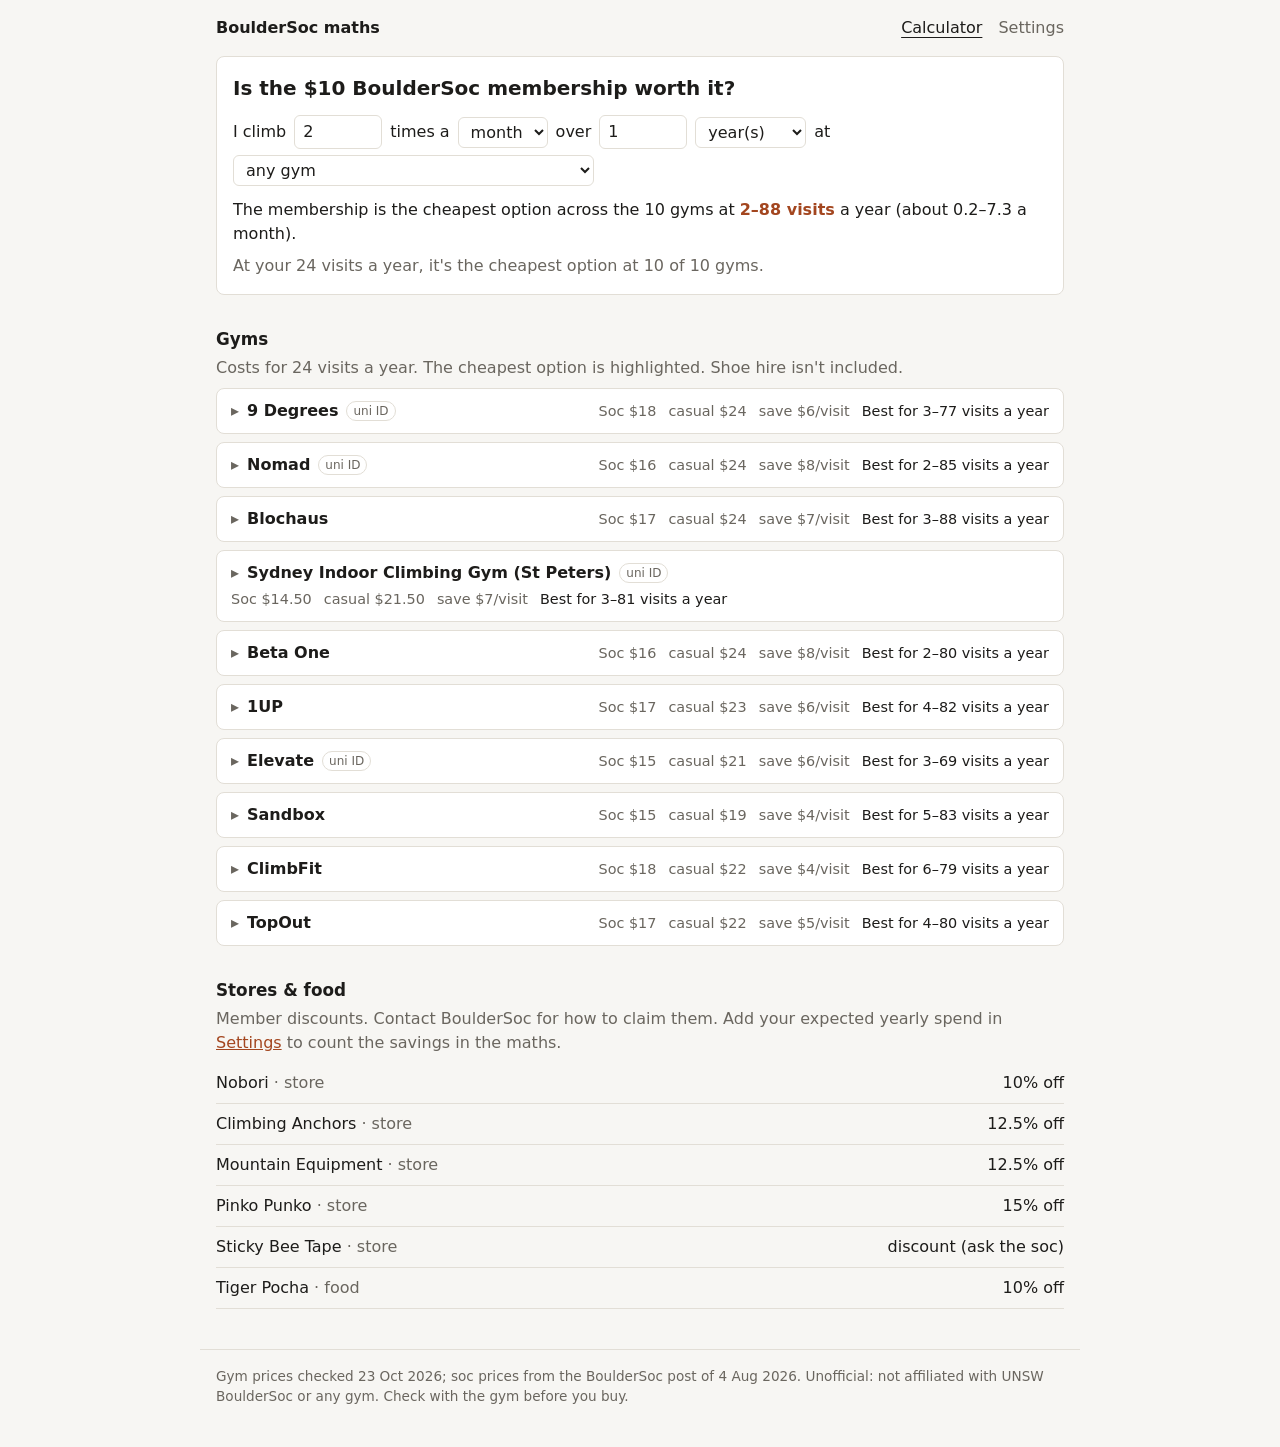
==== index.html @ 4f6d9348 "Add BoulderSoc membership calculator site Static GitHub Pages site comparing the $10 UNSW BoulderSoc" ====
<!doctype html>
<html lang="en">
<head>
  <meta charset="utf-8">
  <meta name="viewport" content="width=device-width, initial-scale=1">
  <title>BoulderSoc Maths</title>
  <meta name="description" content="Is the $10 UNSW BoulderSoc membership worth it? Compare soc entry prices with each Sydney gym's own passes and memberships.">
  <link rel="stylesheet" href="css/style.css">
</head>
<body>
  <header class="site-header">
    <a class="brand" href="./">BoulderSoc maths</a>
    <nav>
      <a href="./" aria-current="page">Calculator</a>
      <a href="settings.html">Settings</a>
    </nav>
  </header>

  <main>
    <section class="calc" aria-labelledby="calc-title">
      <h1 id="calc-title">Is the <span id="fee">$10</span> BoulderSoc membership worth it?</h1>
      <form id="calc-form" class="sentence" onsubmit="return false">
        <span>I climb</span>
        <input id="freq-n" type="number" min="0" step="1" inputmode="numeric" aria-label="Visits">
        <span>times a</span>
        <select id="freq-unit" aria-label="Per">
          <option value="week">week</option>
          <option value="month">month</option>
          <option value="year">year</option>
        </select>
        <span>over</span>
        <input id="tf-n" type="number" min="1" step="1" inputmode="numeric" aria-label="Timeframe length">
        <select id="tf-unit" aria-label="Timeframe unit">
          <option value="week">week(s)</option>
          <option value="month">month(s)</option>
          <option value="year">year(s)</option>
        </select>
        <span>at</span>
        <select id="gym" aria-label="Gym"></select>
      </form>
      <div id="result" class="result" aria-live="polite"></div>
    </section>

    <section aria-labelledby="gyms-title">
      <h2 id="gyms-title">Gyms</h2>
      <p class="muted" id="gyms-sub"></p>
      <div id="gyms"></div>
    </section>

    <section aria-labelledby="perks-title">
      <h2 id="perks-title">Stores &amp; food</h2>
      <p class="muted">Member discounts. Contact BoulderSoc for how to claim them. Add your expected yearly spend in <a href="settings.html#perks">Settings</a> to count the savings in the maths.</p>
      <ul id="perks" class="perks"></ul>
    </section>
  </main>

  <footer class="site-footer" id="footer"></footer>

  <script type="module" src="js/main.js"></script>
</body>
</html>
---- css/style.css ----
:root {
  --bg: #f7f6f3;
  --surface: #ffffff;
  --ink: #1d1c1a;
  --muted: #6a665f;
  --border: #e2ded6;
  --accent: #a3461f;
  --accent-soft: #f6e7df;
  --warn: #8a5a00;
  --warn-soft: #fbf0d9;
  --radius: 8px;
  --font: system-ui, -apple-system, "Segoe UI", Roboto, "Helvetica Neue", Arial, sans-serif;
  color-scheme: light;
}

@media (prefers-color-scheme: dark) {
  :root:not([data-theme="light"]) {
    --bg: #151413;
    --surface: #1e1d1b;
    --ink: #ebe8e3;
    --muted: #a19c94;
    --border: #34312d;
    --accent: #e3825a;
    --accent-soft: #3a261d;
    --warn: #e6b450;
    --warn-soft: #3a2f17;
    color-scheme: dark;
  }
}

:root[data-theme="dark"] {
  --bg: #151413;
  --surface: #1e1d1b;
  --ink: #ebe8e3;
  --muted: #a19c94;
  --border: #34312d;
  --accent: #e3825a;
  --accent-soft: #3a261d;
  --warn: #e6b450;
  --warn-soft: #3a2f17;
  color-scheme: dark;
}

* { box-sizing: border-box; }

body {
  margin: 0;
  background: var(--bg);
  color: var(--ink);
  font: 16px/1.5 var(--font);
  -webkit-text-size-adjust: 100%;
}

main, .site-header, .site-footer {
  max-width: 880px;
  margin: 0 auto;
  padding: 0 16px;
}

a { color: var(--accent); }
h1 { font-size: 1.25rem; margin: 0 0 12px; font-weight: 600; }
h2 { font-size: 1.05rem; margin: 32px 0 4px; font-weight: 600; }
h3 { font-size: 1rem; margin: 0 0 8px; font-weight: 600; }
p { margin: 0 0 8px; }
.muted { color: var(--muted); }
.small { font-size: 0.85rem; }
.num { font-variant-numeric: tabular-nums; text-align: right; white-space: nowrap; }
.warn-text { color: var(--warn); }

/* ---------- header / footer ---------- */

.site-header {
  display: flex;
  align-items: center;
  justify-content: space-between;
  gap: 12px;
  padding-top: 16px;
  padding-bottom: 16px;
}
.brand { color: var(--ink); text-decoration: none; font-weight: 600; }
.site-header nav { display: flex; gap: 16px; }
.site-header nav a { color: var(--muted); text-decoration: none; }
.site-header nav a[aria-current="page"] { color: var(--ink); text-decoration: underline; text-underline-offset: 4px; }

.site-footer {
  margin-top: 40px;
  padding-top: 16px;
  padding-bottom: 32px;
  border-top: 1px solid var(--border);
  color: var(--muted);
  font-size: 0.85rem;
}

/* ---------- inputs ---------- */

input, select, textarea, button {
  font: inherit;
  color: var(--ink);
  background: var(--surface);
  border: 1px solid var(--border);
  border-radius: 6px;
  padding: 4px 8px;
}
input[type="number"] { width: 5.5em; }
input:focus-visible, select:focus-visible, textarea:focus-visible, button:focus-visible, summary:focus-visible {
  outline: 2px solid var(--accent);
  outline-offset: 1px;
}
button { cursor: pointer; }
button.primary { background: var(--accent); border-color: var(--accent); color: #fff; }
button.link { border: 0; background: none; color: var(--accent); padding: 0; text-decoration: underline; }
button.danger { color: #b3261e; }

/* ---------- calculator ---------- */

.calc {
  background: var(--surface);
  border: 1px solid var(--border);
  border-radius: var(--radius);
  padding: 16px;
}
.sentence {
  display: flex;
  flex-wrap: wrap;
  align-items: center;
  gap: 6px 8px;
  margin-bottom: 12px;
}
.sentence select { max-width: 100%; }
.result p:last-child { margin-bottom: 0; }
.result strong { color: var(--accent); }

/* ---------- gym cards ---------- */

.gym {
  background: var(--surface);
  border: 1px solid var(--border);
  border-radius: var(--radius);
  margin-top: 8px;
}
.gym summary {
  cursor: pointer;
  padding: 10px 14px;
  display: flex;
  flex-wrap: wrap;
  align-items: baseline;
  justify-content: space-between;
  gap: 4px 16px;
  list-style: none;
}
.gym summary::-webkit-details-marker { display: none; }
.gym summary::before {
  content: "▸";
  color: var(--muted);
  margin-right: -8px;
  transition: transform 0.15s;
}
.gym[open] summary::before { transform: rotate(90deg); }
.gym-name { font-weight: 600; flex: 1 1 auto; }
.gym-meta {
  display: flex;
  flex-wrap: wrap;
  gap: 2px 12px;
  color: var(--muted);
  font-size: 0.9rem;
  font-variant-numeric: tabular-nums;
}
.gym-meta .range { color: var(--ink); }
.gym-body { padding: 0 14px 14px; }

.tag {
  display: inline-block;
  margin-left: 8px;
  padding: 0 6px;
  border: 1px solid var(--border);
  border-radius: 999px;
  font-size: 0.75rem;
  font-weight: 400;
  color: var(--muted);
  vertical-align: 1px;
}
.tag.warn { color: var(--warn); background: var(--warn-soft); border-color: transparent; }

.table-wrap { margin: 4px 0 12px; }
table.plans { width: 100%; border-collapse: collapse; font-size: 0.9rem; }
.plans th, .plans td { text-align: left; padding: 8px 6px; border-bottom: 1px solid var(--border); vertical-align: top; }
.plans th { font-weight: 500; color: var(--muted); font-size: 0.8rem; }
.plans th.num, .plans td.num { text-align: right; }
.plans tr.best td { background: var(--accent-soft); }
.plans tr.best td.num { font-weight: 600; color: var(--accent); }
.note { color: var(--muted); font-size: 0.8rem; }
.source { font-size: 0.8rem; white-space: nowrap; }

.notes { margin: 0 0 8px; padding-left: 18px; font-size: 0.9rem; }

@media (max-width: 640px) {
  .plans thead { display: none; }
  .plans, .plans tbody, .plans tr, .plans td { display: block; width: 100%; }
  .plans tr { border-bottom: 1px solid var(--border); padding: 6px 0; }
  .plans td { border: 0; padding: 2px 6px; display: flex; gap: 12px; justify-content: space-between; text-align: right; }
  .plans td::before { content: attr(data-label); color: var(--muted); font-size: 0.8rem; text-align: left; flex: none; }
  .plans td:first-child { display: block; text-align: left; }
  .plans td:first-child::before { content: none; }
  .source { white-space: normal; }
}

/* ---------- perks ---------- */

.perks { list-style: none; margin: 8px 0 0; padding: 0; }
.perks li {
  display: flex;
  justify-content: space-between;
  gap: 12px;
  padding: 8px 0;
  border-bottom: 1px solid var(--border);
}
.perks li.total { font-weight: 600; border-bottom: 0; }

/* ---------- settings ---------- */

.panel {
  background: var(--surface);
  border: 1px solid var(--border);
  border-radius: var(--radius);
  padding: 14px;
  margin-top: 12px;
}
.fields { display: flex; flex-wrap: wrap; gap: 10px 16px; align-items: flex-end; }
.field { display: flex; flex-direction: column; gap: 2px; font-size: 0.85rem; color: var(--muted); }
.field input, .field select, .field textarea { color: var(--ink); }
.field.wide { flex: 1 1 240px; }
.field.wide input, .field textarea { width: 100%; }
.field.check { flex-direction: row; align-items: center; gap: 6px; color: var(--ink); }
.period { display: flex; gap: 4px; }
.period input { width: 4.5em; }

.plan-edit {
  border-top: 1px solid var(--border);
  padding: 10px 0;
}
.plan-edit:first-of-type { border-top: 0; }
.row-actions { display: flex; flex-wrap: wrap; gap: 8px; margin-top: 10px; }
.status { color: var(--muted); font-size: 0.85rem; min-height: 1.4em; }
details.gym-edit > summary { cursor: pointer; font-weight: 600; padding: 4px 0; }
details.gym-edit { padding: 6px 14px; }
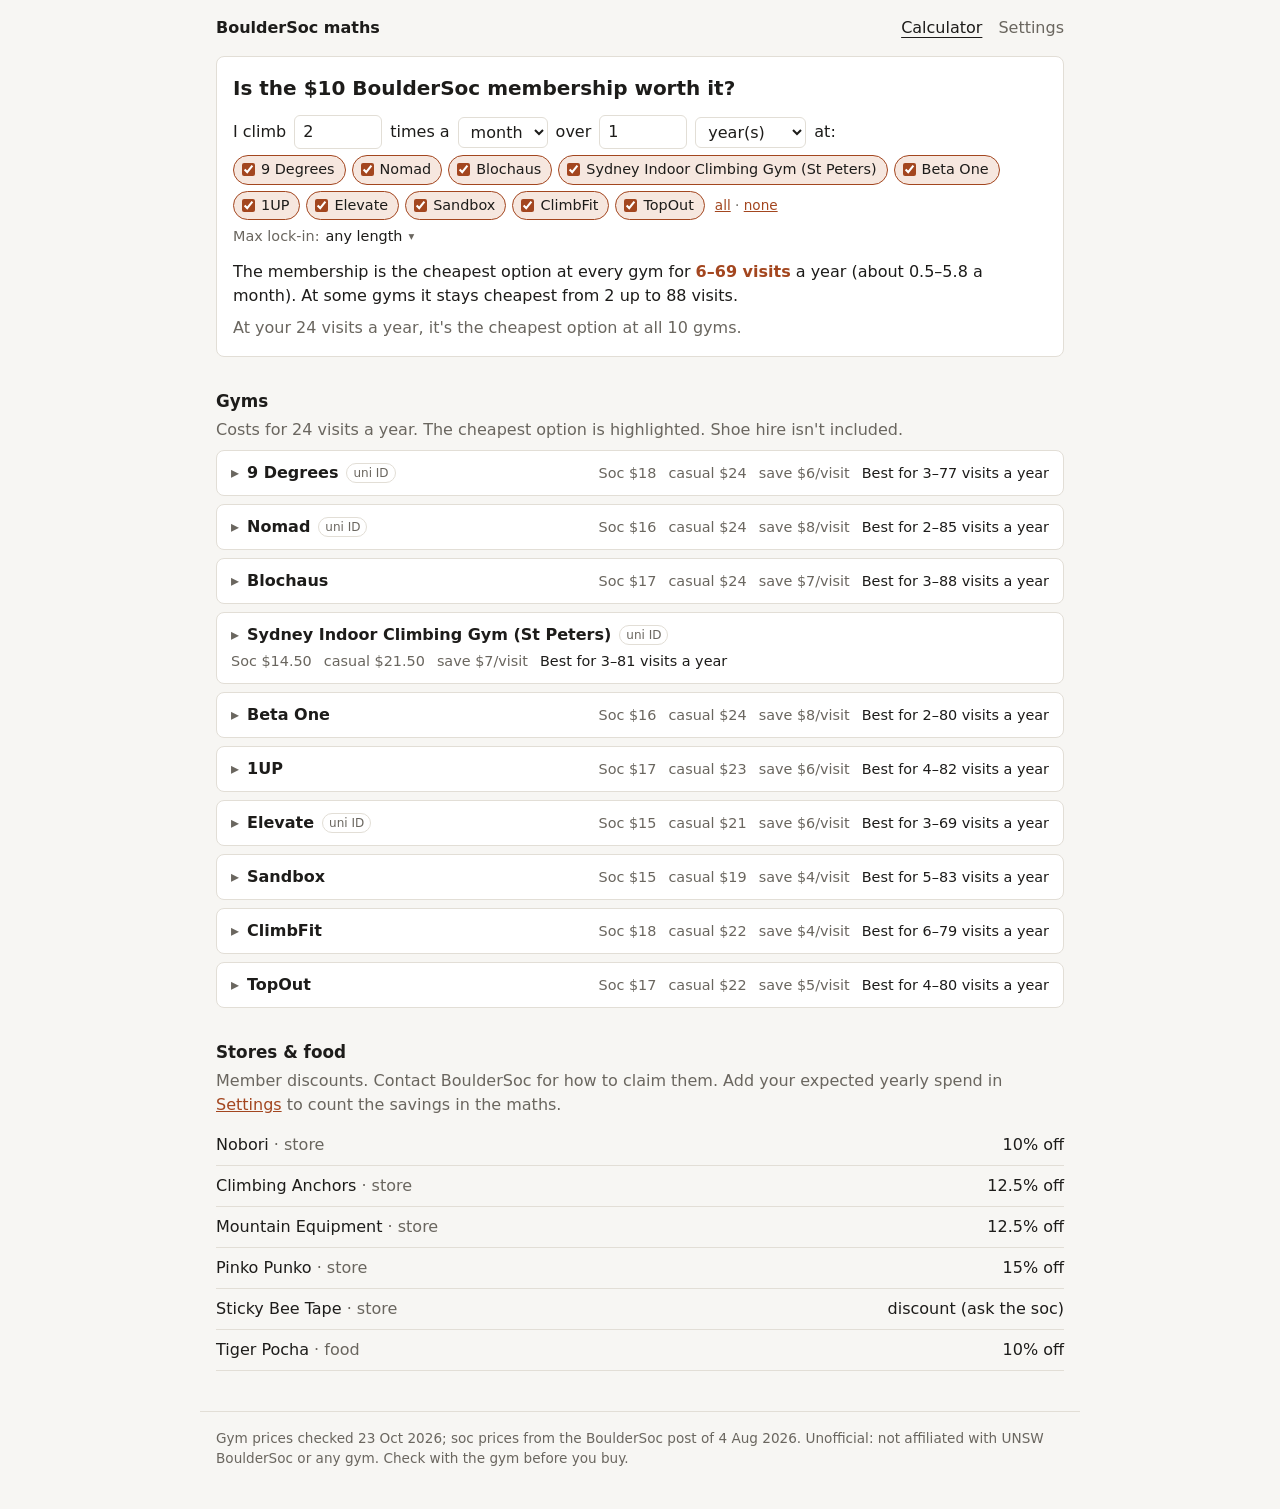
==== commit e84adfe4: "fixing some calcualtions making ui better" ====
--- a/index.html
+++ b/index.html
@@ -21,7 +21,7 @@
       <h1 id="calc-title">Is the <span id="fee">$10</span> BoulderSoc membership worth it?</h1>
       <form id="calc-form" class="sentence" onsubmit="return false">
         <span>I climb</span>
-        <input id="freq-n" type="number" min="0" step="1" inputmode="numeric" aria-label="Visits">
+        <input id="freq-n" type="number" min="0" step="any" inputmode="decimal" aria-label="Visits">
         <span>times a</span>
         <select id="freq-unit" aria-label="Per">
           <option value="week">week</option>
@@ -35,8 +35,18 @@
           <option value="month">month(s)</option>
           <option value="year">year(s)</option>
         </select>
-        <span>at</span>
-        <select id="gym" aria-label="Gym"></select>
+        <span>at:</span>
+        <fieldset id="gym-pick" class="gym-pick">
+          <legend class="visually-hidden">Gyms</legend>
+        </fieldset>
+        <details class="calc-options" id="calc-options">
+          <summary>Max lock-in: <span id="lock-label">any length</span></summary>
+          <div class="calc-options-body">
+            <input id="lock-in" type="range" min="0" max="5" step="1" value="5" aria-label="Maximum lock-in">
+            <div class="ticks" aria-hidden="true"><span>None</span><span>1 mo</span><span>3 mo</span><span>6 mo</span><span>12 mo</span><span>Any</span></div>
+            <p class="muted small">The longest you'd commit to. Prepaid memberships and contracts longer than this are left out of the comparison. Casual entry and passes don't lock you in.</p>
+          </div>
+        </details>
       </form>
       <div id="result" class="result" aria-live="polite"></div>
     </section>
--- a/css/style.css
+++ b/css/style.css
@@ -127,6 +127,57 @@
   margin-bottom: 12px;
 }
 .sentence select { max-width: 100%; }
+.gym-pick {
+  flex-basis: 100%;
+  display: flex;
+  flex-wrap: wrap;
+  align-items: center;
+  gap: 6px;
+  margin: 0;
+  padding: 0;
+  border: 0;
+  min-width: 0;
+}
+.chip {
+  display: inline-flex;
+  align-items: center;
+  gap: 6px;
+  padding: 3px 10px 3px 8px;
+  border: 1px solid var(--border);
+  border-radius: 999px;
+  font-size: 0.9rem;
+  cursor: pointer;
+  user-select: none;
+}
+.chip input { margin: 0; accent-color: var(--accent); }
+.chip:has(input:checked) { border-color: var(--accent); background: var(--accent-soft); }
+.chip:has(input:focus-visible) { outline: 2px solid var(--accent); outline-offset: 1px; }
+.chip-actions { font-size: 0.85rem; color: var(--muted); margin-left: 4px; }
+
+.calc-options { flex-basis: 100%; font-size: 0.9rem; }
+.calc-options summary {
+  cursor: pointer;
+  color: var(--muted);
+  list-style: none;
+  display: inline-flex;
+  align-items: center;
+  gap: 6px;
+}
+.calc-options summary::-webkit-details-marker { display: none; }
+.calc-options summary::after { content: "▾"; font-size: 0.8em; transition: transform 0.15s; }
+.calc-options[open] summary::after { transform: rotate(180deg); }
+.calc-options summary span { color: var(--ink); font-weight: 500; }
+.calc-options-body { padding: 8px 0 0; max-width: 420px; }
+.calc-options input[type="range"] { width: 100%; padding: 0; border: 0; background: none; accent-color: var(--accent); }
+.ticks { display: flex; justify-content: space-between; font-size: 0.75rem; color: var(--muted); margin: -2px 0 6px; }
+.visually-hidden {
+  position: absolute;
+  width: 1px;
+  height: 1px;
+  overflow: hidden;
+  clip: rect(0 0 0 0);
+  white-space: nowrap;
+}
 .result p:last-child { margin-bottom: 0; }
 .result strong { color: var(--accent); }
 
@@ -189,6 +240,9 @@
 .plans tr.best td { background: var(--accent-soft); }
 .plans tr.best td.num { font-weight: 600; color: var(--accent); }
 .note { color: var(--muted); font-size: 0.8rem; }
+.cost { display: inline-flex; flex-direction: column; align-items: flex-end; }
+.cost .per { color: var(--muted); font-size: 0.75rem; font-weight: 400; }
+.plans tr.excluded td { opacity: 0.5; }
 .source { font-size: 0.8rem; white-space: nowrap; }
 
 .notes { margin: 0 0 8px; padding-left: 18px; font-size: 0.9rem; }
